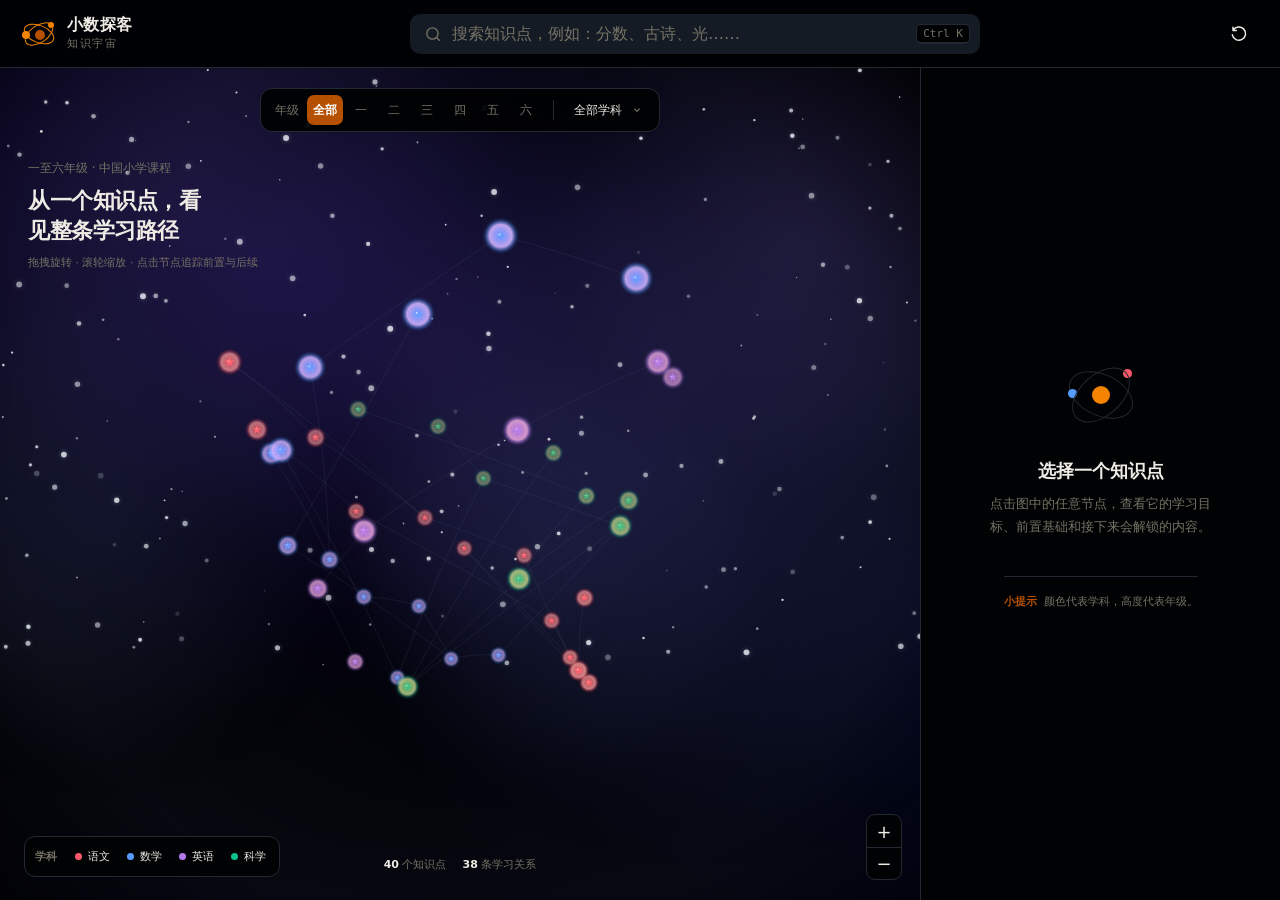
==== os-taxonomy/repository/web/index.html @ c17a1eb8 "小数探客图谱" ====
<!doctype html>
<html lang="zh-CN">
  <head>
    <meta charset="UTF-8" />
    <meta name="viewport" content="width=device-width, initial-scale=1.0" />
    <meta name="description" content="中国小学一至六年级交互式课程知识图谱" />
    <title>小数探客 · 知识宇宙</title>
    <link rel="stylesheet" href="styles.css" />
  </head>
  <body>
    <div class="app-shell">
      <header class="topbar">
        <a class="brand" href="#" aria-label="小数探课知识宇宙首页">
          <span class="brand-mark" aria-hidden="true"><i></i><i></i><i></i></span>
          <span><strong>小数探客</strong><small>知识宇宙</small></span>
        </a>

        <div class="search-wrap">
          <svg aria-hidden="true" viewBox="0 0 24 24"><path d="m21 21-4.35-4.35m2.1-5.4a7.5 7.5 0 1 1-15 0 7.5 7.5 0 0 1 15 0Z"/></svg>
          <input id="searchInput" type="search" placeholder="搜索知识点，例如：分数、古诗、光……" autocomplete="off" />
          <kbd>Ctrl K</kbd>
          <div id="searchResults" class="search-results" hidden></div>
        </div>

        <button id="resetView" class="icon-button" type="button" title="重置视角" aria-label="重置视角">
          <svg viewBox="0 0 24 24" aria-hidden="true"><path d="M4.8 7.7A8 8 0 1 1 4 13m.8-5.3V3.8m0 3.9h3.9"/></svg>
        </button>
      </header>

      <main class="workspace">
        <section class="graph-stage" aria-label="课程知识图谱">
          <canvas id="graphCanvas"></canvas>

          <div class="filter-bar" aria-label="知识图谱筛选">
            <div class="filter-group" id="gradeFilters">
              <span class="filter-label">年级</span>
              <button class="chip is-active" data-grade="all" type="button">全部</button>
              <button class="chip" data-grade="1" type="button">一</button>
              <button class="chip" data-grade="2" type="button">二</button>
              <button class="chip" data-grade="3" type="button">三</button>
              <button class="chip" data-grade="4" type="button">四</button>
              <button class="chip" data-grade="5" type="button">五</button>
              <button class="chip" data-grade="6" type="button">六</button>
            </div>
            <div class="divider"></div>
            <label class="select-wrap">
              <span class="sr-only">选择学科</span>
              <select id="subjectFilter">
                <option value="all">全部学科</option>
                <option value="语文">语文</option>
                <option value="数学">数学</option>
                <option value="英语">英语</option>
                <option value="科学">科学</option>
              </select>
              <svg aria-hidden="true" viewBox="0 0 24 24"><path d="m8 10 4 4 4-4"/></svg>
            </label>
          </div>

          <div class="stage-copy">
            <p id="stageEyebrow">中国小学课程 · 试验图谱</p>
            <h1 id="stageTitle">从一个知识点，看见整条学习路径</h1>
            <p id="stageHint">拖拽旋转 · 滚轮缩放 · 点击节点追踪前置与后续</p>
          </div>

          <div class="legend" aria-label="学科图例">
            <strong>学科</strong>
            <button data-subject="语文" type="button"><i style="--dot: var(--chinese)"></i>语文</button>
            <button data-subject="数学" type="button"><i style="--dot: var(--math)"></i>数学</button>
            <button data-subject="英语" type="button"><i style="--dot: var(--english)"></i>英语</button>
            <button data-subject="科学" type="button"><i style="--dot: var(--science)"></i>科学</button>
          </div>

          <div class="graph-stats" aria-live="polite">
            <span><b id="visibleCount">0</b> 个知识点</span>
            <span><b id="edgeCount">0</b> 条学习关系</span>
          </div>

          <div class="canvas-controls" aria-label="图谱视角控制">
            <button id="zoomIn" type="button" aria-label="放大">+</button>
            <button id="zoomOut" type="button" aria-label="缩小">−</button>
          </div>

          <div id="tooltip" class="node-tooltip" hidden></div>
        </section>

        <aside id="detailPanel" class="detail-panel" aria-label="知识点详情">
          <div class="empty-detail" id="emptyDetail">
            <div class="orbit-icon" aria-hidden="true"><span></span><i></i><b></b></div>
            <h2>选择一个知识点</h2>
            <p>点击图中的任意节点，查看它的学习目标、前置基础和接下来会解锁的内容。</p>
            <div class="detail-tip"><span>小提示</span>颜色代表学科，高度代表年级。</div>
          </div>

          <div id="nodeDetail" class="node-detail" hidden>
            <div class="detail-head">
              <button id="closeDetail" class="close-button" type="button" aria-label="关闭详情">×</button>
              <div class="topic-meta"><span id="detailSubject"></span><span id="detailGrade"></span></div>
              <h2 id="detailName"></h2>
              <p id="detailDomain"></p>
            </div>
            <div class="detail-body">
              <section>
                <h3>这个知识点讲什么</h3>
                <p id="detailDescription"></p>
              </section>
              <section>
                <h3>掌握的表现</h3>
                <ul id="detailEvidence"></ul>
              </section>
              <section class="relation-section">
                <h3>学习路径</h3>
                <div class="relation-block">
                  <span>需要先会</span>
                  <div id="prerequisites" class="relation-list"></div>
                </div>
                <div class="relation-block">
                  <span>接下来解锁</span>
                  <div id="unlocks" class="relation-list"></div>
                </div>
              </section>
            </div>
          </div>
        </aside>
      </main>
    </div>

    <script src="data-cn.js"></script>
    <script src="app.js"></script>
  </body>
</html>
---- os-taxonomy/repository/web/styles.css ----
:root {
  color-scheme: dark;
  --bg: oklch(0.08 0.01 260);
  --bg-gradient-start: oklch(0.05 0.015 260);
  --bg-gradient-end: oklch(0.12 0.025 280);
  --surface: oklch(0.16 0.015 260);
  --surface-strong: oklch(0.22 0.02 260);
  --ink: oklch(0.94 0.01 95);
  --muted: oklch(0.55 0.02 95);
  --line: oklch(0.28 0.02 260);
  --primary: oklch(0.72 0.18 60);
  --primary-dark: oklch(0.55 0.16 55);
  --accent: oklch(0.62 0.18 288);
  --chinese: oklch(0.72 0.22 20);
  --math: oklch(0.70 0.18 260);
  --english: oklch(0.68 0.17 305);
  --science: oklch(0.72 0.15 165);
  --star-white: oklch(1 0 0);
  --star-blue: oklch(0.85 0.08 240);
  --star-yellow: oklch(0.92 0.12 85);
  --radius-sm: 10px;
  --radius-md: 14px;
  --radius-lg: 18px;
  --topbar-height: 68px;
  --panel-width: 360px;
  --ease: cubic-bezier(.22, 1, .36, 1);
  font-family: Inter, "PingFang SC", "Microsoft YaHei", system-ui, sans-serif;
}

* { box-sizing: border-box; }

html, body { width: 100%; height: 100%; margin: 0; overflow: hidden; }

body { 
  background: 
    radial-gradient(ellipse at 20% 30%, oklch(0.15 0.08 280) 0%, transparent 50%),
    radial-gradient(ellipse at 80% 70%, oklch(0.12 0.06 260) 0%, transparent 45%),
    radial-gradient(ellipse at 50% 50%, oklch(0.08 0.04 270) 0%, transparent 60%),
    linear-gradient(180deg, oklch(0.04 0.01 260) 0%, oklch(0.06 0.02 270) 50%, oklch(0.08 0.03 280) 100%);
  color: var(--ink); 
}

button, input, select { font: inherit; }
button { color: inherit; }

button:focus-visible, input:focus-visible, select:focus-visible {
  outline: 3px solid color-mix(in oklch, var(--primary) 38%, transparent);
  outline-offset: 2px;
}

.sr-only {
  position: absolute; width: 1px; height: 1px; padding: 0; margin: -1px;
  overflow: hidden; clip: rect(0,0,0,0); white-space: nowrap; border: 0;
}

.app-shell { height: 100%; display: flex; flex-direction: column; }

.topbar {
  height: var(--topbar-height); flex: 0 0 var(--topbar-height);
  display: flex; align-items: center; gap: 28px; padding: 0 22px;
  border-bottom: 1px solid var(--line); background: color-mix(in oklch, var(--bg) 85%, transparent); backdrop-filter: blur(16px); z-index: 20;
}

.brand { display: flex; align-items: center; gap: 11px; color: inherit; text-decoration: none; min-width: 148px; }
.brand > span:last-child { display: flex; flex-direction: column; line-height: 1.15; }
.brand strong { font-size: 16px; letter-spacing: .02em; }
.brand small { color: var(--muted); font-size: 11px; margin-top: 3px; letter-spacing: .14em; }
.brand-mark { width: 34px; height: 34px; position: relative; display: block; }
.brand-mark::before, .brand-mark::after { content: ""; position: absolute; border: 1.5px solid var(--primary); border-radius: 50%; inset: 8px 1px; transform: rotate(22deg); }
.brand-mark::after { transform: rotate(-34deg); }
.brand-mark i { position: absolute; width: 8px; height: 8px; background: var(--primary); border-radius: 50%; z-index: 1; }
.brand-mark i:nth-child(1) { left: 13px; top: 13px; width: 10px; height: 10px; background: var(--primary-dark); }
.brand-mark i:nth-child(2) { left: 0; top: 14px; }
.brand-mark i:nth-child(3) { right: 2px; top: 5px; width: 6px; height: 6px; }

.search-wrap { position: relative; width: min(570px, 48vw); margin: 0 auto; }
.search-wrap > svg { position: absolute; left: 14px; top: 50%; width: 18px; transform: translateY(-50%); fill: none; stroke: var(--muted); stroke-width: 1.8; pointer-events: none; }
.search-wrap input { width: 100%; height: 40px; padding: 0 75px 0 42px; border: 0; border-radius: var(--radius-sm); background: var(--surface-strong); color: var(--ink); transition: background .18s, box-shadow .18s; }
.search-wrap input::placeholder { color: var(--muted); }
.search-wrap input:focus { background: var(--bg); box-shadow: 0 0 0 1px var(--line); outline: 3px solid color-mix(in oklch, var(--primary) 35%, transparent); }
.search-wrap kbd { position: absolute; right: 10px; top: 50%; transform: translateY(-50%); color: var(--muted); font-size: 11px; border: 1px solid var(--line); border-bottom-width: 2px; border-radius: 5px; padding: 2px 6px; background: var(--bg); }
.search-results { position: absolute; left: 0; right: 0; top: 48px; max-height: 340px; overflow: auto; padding: 6px; background: var(--bg); border: 1px solid var(--line); border-radius: var(--radius-md); box-shadow: 0 8px 16px color-mix(in oklch, var(--ink) 10%, transparent); z-index: 40; }
.search-result { width: 100%; border: 0; background: transparent; display: grid; grid-template-columns: 10px 1fr auto; gap: 10px; align-items: center; padding: 10px; border-radius: 8px; text-align: left; cursor: pointer; }
.search-result:hover, .search-result:focus-visible { background: var(--surface); }
.search-result i { width: 8px; height: 8px; border-radius: 50%; background: var(--subject-color); }
.search-result span { font-size: 13px; font-weight: 650; }
.search-result small { font-size: 11px; color: var(--muted); }

.icon-button { width: 38px; height: 38px; flex: 0 0 auto; border: 0; border-radius: 50%; background: transparent; display: grid; place-items: center; cursor: pointer; }
.icon-button:hover { background: var(--surface-strong); }
.icon-button svg { width: 20px; fill: none; stroke: currentColor; stroke-width: 1.8; stroke-linecap: round; stroke-linejoin: round; }

.workspace { min-height: 0; flex: 1; display: flex; }
.graph-stage { position: relative; min-width: 0; flex: 1; overflow: hidden; background: transparent; }
.graph-stage::before { content: ""; position: absolute; inset: 0; pointer-events: none; background: radial-gradient(circle at 50% 49%, transparent 0 24%, color-mix(in oklch, var(--surface-strong) 30%, transparent) 72%, transparent 100%); }
#graphCanvas { position: absolute; inset: 0; width: 100%; height: 100%; cursor: grab; touch-action: none; }
#graphCanvas:active { cursor: grabbing; }

.filter-bar { position: absolute; top: 20px; left: 50%; transform: translateX(-50%); display: flex; align-items: center; gap: 12px; height: 44px; padding: 5px 7px 5px 14px; border: 1px solid var(--line); border-radius: 12px; background: color-mix(in oklch, var(--bg) 94%, transparent); z-index: 5; }
.filter-group { display: flex; align-items: center; gap: 3px; }
.filter-label { font-size: 12px; color: var(--muted); margin-right: 5px; }
.chip { min-width: 30px; height: 30px; border: 0; border-radius: 7px; background: transparent; color: var(--muted); font-size: 12px; cursor: pointer; }
.chip:hover { color: var(--ink); background: var(--surface-strong); }
.chip.is-active { color: white; background: var(--primary-dark); font-weight: 700; }
.divider { width: 1px; height: 20px; background: var(--line); }
.select-wrap { position: relative; }
.select-wrap select { height: 32px; padding: 0 30px 0 8px; border: 0; background: transparent; color: var(--ink); font-size: 12px; appearance: none; cursor: pointer; }
.select-wrap svg { position: absolute; right: 7px; top: 50%; transform: translateY(-50%); width: 16px; fill: none; stroke: var(--muted); stroke-width: 1.8; pointer-events: none; }

.stage-copy { position: absolute; top: 92px; left: 28px; width: 285px; pointer-events: none; }
.stage-copy p { color: var(--muted); font-size: 12px; margin: 0 0 9px; }
.stage-copy h1 { font-size: 22px; line-height: 1.35; letter-spacing: -.02em; text-wrap: balance; margin: 0 0 10px; }
.stage-copy #stageHint { font-size: 11px; }

.legend { position: absolute; left: 24px; bottom: 23px; display: flex; align-items: center; gap: 3px; padding: 6px; background: var(--bg); border: 1px solid var(--line); border-radius: 11px; }
.legend strong { font-size: 11px; color: var(--muted); padding: 0 8px 0 4px; }
.legend button { display: flex; align-items: center; gap: 6px; padding: 6px 7px; border: 0; border-radius: 6px; background: transparent; font-size: 11px; cursor: pointer; }
.legend button:hover { background: var(--surface-strong); }
.legend button.is-muted { opacity: .35; }
.legend i { width: 7px; height: 7px; border-radius: 50%; background: var(--dot); }

.graph-stats { position: absolute; bottom: 28px; left: 50%; transform: translateX(-50%); color: var(--muted); font-size: 11px; display: flex; gap: 16px; pointer-events: none; }
.graph-stats b { color: var(--ink); }
.canvas-controls { position: absolute; right: 18px; bottom: 20px; display: flex; flex-direction: column; border: 1px solid var(--line); border-radius: 9px; overflow: hidden; background: var(--bg); }
.canvas-controls button { width: 34px; height: 32px; border: 0; background: transparent; font-size: 18px; cursor: pointer; }
.canvas-controls button + button { border-top: 1px solid var(--line); }
.canvas-controls button:hover { background: var(--surface-strong); }

.node-tooltip { position: absolute; max-width: 230px; padding: 8px 10px; border-radius: 8px; background: var(--ink); color: white; font-size: 11px; line-height: 1.45; pointer-events: none; z-index: 8; transform: translate(12px, -50%); }
.node-tooltip b { display: block; font-size: 12px; margin-bottom: 2px; }
.node-tooltip span { color: oklch(.86 .015 255); }

.detail-panel { width: var(--panel-width); flex: 0 0 var(--panel-width); border-left: 1px solid var(--line); background: var(--bg); overflow: auto; z-index: 10; }
.empty-detail { min-height: 100%; display: flex; flex-direction: column; align-items: center; justify-content: center; padding: 42px; text-align: center; }
.empty-detail h2 { margin: 28px 0 10px; font-size: 18px; }
.empty-detail > p { max-width: 29ch; margin: 0; color: var(--muted); line-height: 1.75; font-size: 13px; }
.orbit-icon { position: relative; width: 72px; height: 72px; }
.orbit-icon::before, .orbit-icon::after { content: ""; position: absolute; inset: 15px 2px; border: 1.5px solid var(--line); border-radius: 50%; transform: rotate(25deg); }
.orbit-icon::after { transform: rotate(-42deg); }
.orbit-icon span { position: absolute; width: 18px; height: 18px; left: 27px; top: 27px; border-radius: 50%; background: var(--primary); }
.orbit-icon i, .orbit-icon b { position: absolute; width: 9px; height: 9px; border-radius: 50%; background: var(--math); }
.orbit-icon i { left: 3px; top: 30px; }
.orbit-icon b { right: 5px; top: 10px; background: var(--chinese); }
.detail-tip { margin-top: 38px; padding-top: 17px; border-top: 1px solid var(--line); color: var(--muted); font-size: 11px; }
.detail-tip span { color: var(--primary-dark); font-weight: 700; margin-right: 7px; }

.node-detail { min-height: 100%; }
.detail-head { position: relative; padding: 28px 26px 22px; border-bottom: 1px solid var(--line); }
.close-button { position: absolute; top: 18px; right: 18px; width: 30px; height: 30px; border: 0; border-radius: 50%; background: transparent; font-size: 22px; color: var(--muted); cursor: pointer; }
.close-button:hover { background: var(--surface-strong); color: var(--ink); }
.topic-meta { display: flex; gap: 7px; padding-right: 30px; }
.topic-meta span { padding: 4px 8px; border-radius: 999px; background: var(--surface-strong); color: var(--muted); font-size: 10px; }
.topic-meta span:first-child { background: color-mix(in oklch, var(--topic-color) 13%, white); color: color-mix(in oklch, var(--topic-color) 78%, black); }
.detail-head h2 { margin: 16px 0 7px; font-size: 22px; line-height: 1.35; letter-spacing: -.02em; text-wrap: balance; }
.detail-head > p { margin: 0; color: var(--muted); font-size: 12px; }
.detail-body { padding: 2px 26px 36px; }
.detail-body section { padding: 20px 0; border-bottom: 1px solid var(--line); }
.detail-body section:last-child { border: 0; }
.detail-body h3 { font-size: 12px; margin: 0 0 10px; }
.detail-body p, .detail-body li { color: color-mix(in oklch, var(--ink) 80%, var(--bg)); font-size: 13px; line-height: 1.72; }
.detail-body p { margin: 0; }
.detail-body ul { margin: 0; padding-left: 18px; }
.detail-body li + li { margin-top: 6px; }
.relation-block + .relation-block { margin-top: 14px; }
.relation-block > span { display: block; color: var(--muted); font-size: 10px; margin-bottom: 7px; }
.relation-list { display: flex; flex-wrap: wrap; gap: 6px; }
.relation-list button { border: 0; border-radius: 7px; padding: 7px 9px; background: var(--surface-strong); font-size: 11px; cursor: pointer; text-align: left; }
.relation-list button:hover { background: color-mix(in oklch, var(--primary) 14%, white); }
.relation-list .none { color: var(--muted); font-size: 11px; }

@media (max-width: 900px) {
  :root { --panel-width: 320px; }
  .brand small { display: none; }
  .brand { min-width: auto; }
  .topbar { gap: 14px; }
  .stage-copy { width: 220px; }
  .stage-copy h1 { font-size: 18px; }
  .graph-stats { display: none; }
}

@media (max-width: 720px) {
  :root { --topbar-height: 60px; }
  .topbar { padding: 0 12px; }
  .brand strong { display: none; }
  .search-wrap { width: auto; flex: 1; }
  .search-wrap kbd { display: none; }
  .search-wrap input { padding-right: 12px; font-size: 12px; }
  .workspace { position: relative; }
  .filter-bar { left: 10px; right: 10px; transform: none; width: auto; overflow-x: auto; justify-content: flex-start; }
  .filter-bar::-webkit-scrollbar { display: none; }
  .stage-copy { top: 82px; left: 18px; }
  .stage-copy #stageHint { display: none; }
  .legend { left: 12px; bottom: 12px; max-width: calc(100% - 65px); overflow-x: auto; }
  .legend strong { display: none; }
  .detail-panel { position: absolute; left: 0; right: 0; bottom: 0; width: auto; max-height: 72%; border-left: 0; border-top: 1px solid var(--line); transform: translateY(100%); transition: transform .24s var(--ease); border-radius: 16px 16px 0 0; }
  .detail-panel.is-open { transform: translateY(0); }
  .empty-detail { display: none; }
  .canvas-controls { right: 12px; bottom: 12px; }
}

@media (prefers-reduced-motion: reduce) {
  *, *::before, *::after { scroll-behavior: auto !important; transition-duration: .01ms !important; animation-duration: .01ms !important; }
}
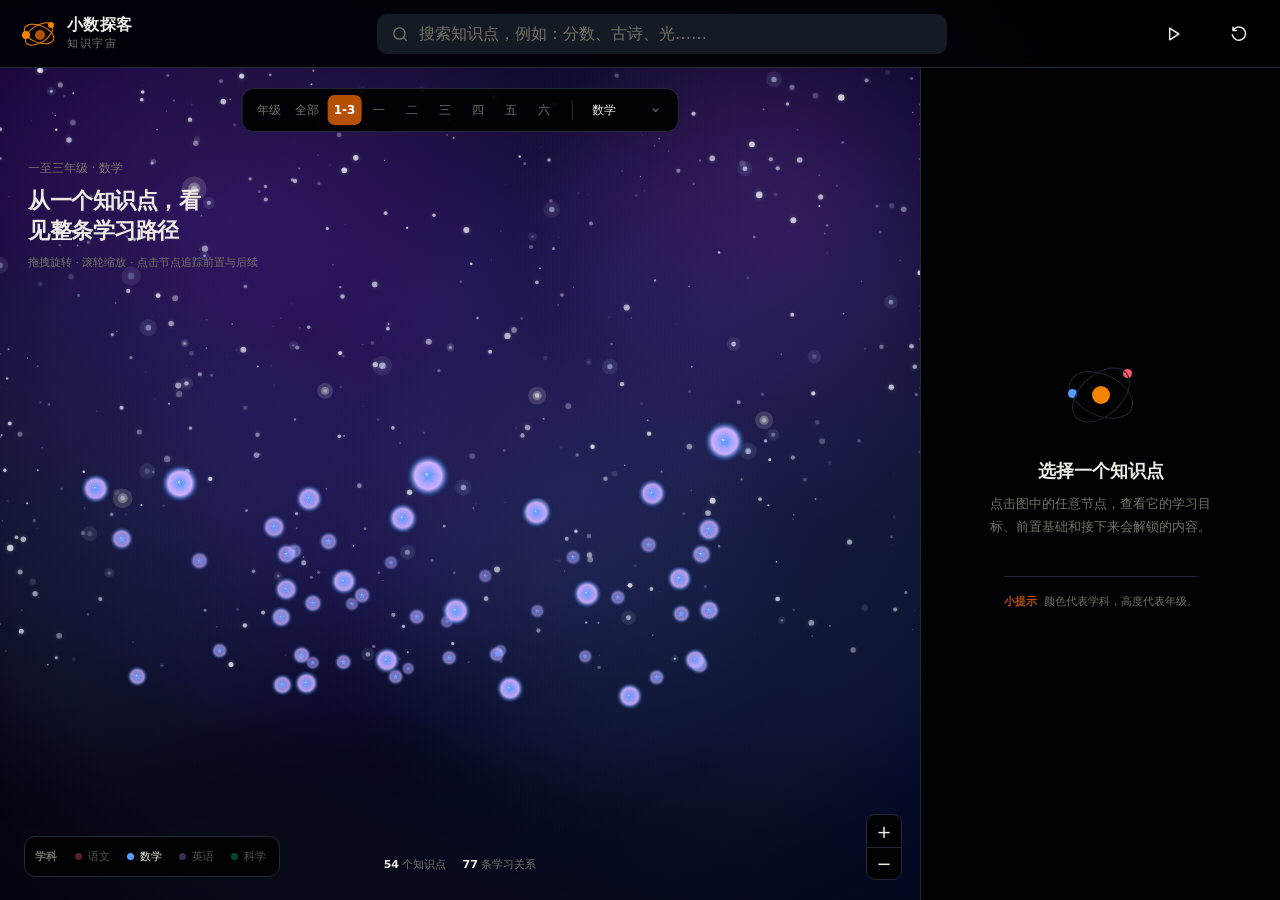
==== commit 67e3fbbd: "小数探客图谱7月17日" ====
--- a/os-taxonomy/repository/web/index.html
+++ b/os-taxonomy/repository/web/index.html
@@ -18,10 +18,12 @@
         <div class="search-wrap">
           <svg aria-hidden="true" viewBox="0 0 24 24"><path d="m21 21-4.35-4.35m2.1-5.4a7.5 7.5 0 1 1-15 0 7.5 7.5 0 0 1 15 0Z"/></svg>
           <input id="searchInput" type="search" placeholder="搜索知识点，例如：分数、古诗、光……" autocomplete="off" />
-          <kbd>Ctrl K</kbd>
           <div id="searchResults" class="search-results" hidden></div>
         </div>
 
+        <button id="playPath" class="icon-button" type="button" title="从一年级开始播放" aria-label="从一年级开始播放">
+          <svg viewBox="0 0 24 24" aria-hidden="true"><path d="M8 5v14l11-7z"/></svg>
+        </button>
         <button id="resetView" class="icon-button" type="button" title="重置视角" aria-label="重置视角">
           <svg viewBox="0 0 24 24" aria-hidden="true"><path d="M4.8 7.7A8 8 0 1 1 4 13m.8-5.3V3.8m0 3.9h3.9"/></svg>
         </button>
@@ -34,7 +36,8 @@
           <div class="filter-bar" aria-label="知识图谱筛选">
             <div class="filter-group" id="gradeFilters">
               <span class="filter-label">年级</span>
-              <button class="chip is-active" data-grade="all" type="button">全部</button>
+              <button class="chip" data-grade="all" type="button">全部</button>
+              <button class="chip" data-grade="1-3" type="button">1-3</button>
               <button class="chip" data-grade="1" type="button">一</button>
               <button class="chip" data-grade="2" type="button">二</button>
               <button class="chip" data-grade="3" type="button">三</button>
@@ -104,7 +107,19 @@
                 <p id="detailDescription"></p>
               </section>
               <section>
-                <h3>掌握的表现</h3>
+                <h3>举个例子</h3>
+                <div id="detailExamples" class="examples-list"></div>
+              </section>
+              <section>
+                <h3> 学习小窍门</h3>
+                <ul id="detailTips"></ul>
+              </section>
+              <section>
+                <h3>容易错的地方</h3>
+                <ul id="detailCommonMistakes"></ul>
+              </section>
+              <section>
+                <h3> 掌握的表现</h3>
                 <ul id="detailEvidence"></ul>
               </section>
               <section class="relation-section">
--- a/os-taxonomy/repository/web/styles.css
+++ b/os-taxonomy/repository/web/styles.css
@@ -33,11 +33,14 @@
 
 body { 
   background: 
-    radial-gradient(ellipse at 20% 30%, oklch(0.15 0.08 280) 0%, transparent 50%),
-    radial-gradient(ellipse at 80% 70%, oklch(0.12 0.06 260) 0%, transparent 45%),
-    radial-gradient(ellipse at 50% 50%, oklch(0.08 0.04 270) 0%, transparent 60%),
-    linear-gradient(180deg, oklch(0.04 0.01 260) 0%, oklch(0.06 0.02 270) 50%, oklch(0.08 0.03 280) 100%);
+    radial-gradient(ellipse at 15% 25%, oklch(0.22 0.12 285) 0%, transparent 60%),
+    radial-gradient(ellipse at 85% 75%, oklch(0.18 0.08 265) 0%, transparent 55%),
+    radial-gradient(ellipse at 50% 50%, oklch(0.10 0.05 270) 0%, transparent 70%),
+    radial-gradient(ellipse at 30% 70%, oklch(0.15 0.06 275) 0%, transparent 50%),
+    radial-gradient(ellipse at 70% 20%, oklch(0.16 0.07 280) 0%, transparent 45%),
+    linear-gradient(180deg, oklch(0.02 0.005 260) 0%, oklch(0.04 0.015 265) 30%, oklch(0.06 0.025 275) 70%, oklch(0.08 0.035 285) 100%);
   color: var(--ink); 
+  overflow: hidden;
 }
 
 button, input, select { font: inherit; }
@@ -79,12 +82,12 @@
 .search-wrap input::placeholder { color: var(--muted); }
 .search-wrap input:focus { background: var(--bg); box-shadow: 0 0 0 1px var(--line); outline: 3px solid color-mix(in oklch, var(--primary) 35%, transparent); }
 .search-wrap kbd { position: absolute; right: 10px; top: 50%; transform: translateY(-50%); color: var(--muted); font-size: 11px; border: 1px solid var(--line); border-bottom-width: 2px; border-radius: 5px; padding: 2px 6px; background: var(--bg); }
-.search-results { position: absolute; left: 0; right: 0; top: 48px; max-height: 340px; overflow: auto; padding: 6px; background: var(--bg); border: 1px solid var(--line); border-radius: var(--radius-md); box-shadow: 0 8px 16px color-mix(in oklch, var(--ink) 10%, transparent); z-index: 40; }
-.search-result { width: 100%; border: 0; background: transparent; display: grid; grid-template-columns: 10px 1fr auto; gap: 10px; align-items: center; padding: 10px; border-radius: 8px; text-align: left; cursor: pointer; }
-.search-result:hover, .search-result:focus-visible { background: var(--surface); }
-.search-result i { width: 8px; height: 8px; border-radius: 50%; background: var(--subject-color); }
-.search-result span { font-size: 13px; font-weight: 650; }
-.search-result small { font-size: 11px; color: var(--muted); }
+.search-results { position: absolute; left: 0; right: 0; top: 48px; max-height: 340px; overflow: auto; padding: 6px; background: rgba(15, 20, 30, 0.98); border: 1px solid rgba(80, 100, 140, 0.5); border-radius: var(--radius-md); box-shadow: 0 8px 24px rgba(0, 0, 0, 0.6), 0 0 20px rgba(100, 150, 255, 0.1); z-index: 40; backdrop-filter: blur(10px); }
+.search-result { width: 100%; border: 0; background: transparent; display: grid; grid-template-columns: 10px 1fr auto; gap: 10px; align-items: center; padding: 10px; border-radius: 8px; text-align: left; cursor: pointer; color: #ffffff; }
+.search-result:hover, .search-result:focus-visible { background: rgba(80, 100, 140, 0.2); }
+.search-result i { width: 8px; height: 8px; border-radius: 50%; background: var(--subject-color); box-shadow: 0 0 6px var(--subject-color); }
+.search-result span { font-size: 13px; font-weight: 650; color: #ffffff; }
+.search-result small { font-size: 11px; color: #88a0c0; }
 
 .icon-button { width: 38px; height: 38px; flex: 0 0 auto; border: 0; border-radius: 50%; background: transparent; display: grid; place-items: center; cursor: pointer; }
 .icon-button:hover { background: var(--surface-strong); }
@@ -126,9 +129,11 @@
 .canvas-controls button + button { border-top: 1px solid var(--line); }
 .canvas-controls button:hover { background: var(--surface-strong); }
 
-.node-tooltip { position: absolute; max-width: 230px; padding: 8px 10px; border-radius: 8px; background: var(--ink); color: white; font-size: 11px; line-height: 1.45; pointer-events: none; z-index: 8; transform: translate(12px, -50%); }
-.node-tooltip b { display: block; font-size: 12px; margin-bottom: 2px; }
-.node-tooltip span { color: oklch(.86 .015 255); }
+.node-tooltip { position: absolute; max-width: 250px; padding: 10px 14px; border-radius: 10px; background: rgba(20, 25, 40, 0.95); color: white; font-size: 13px; line-height: 1.5; pointer-events: none; z-index: 100; transform: translate(14px, -50%); border: 1px solid rgba(100, 120, 160, 0.5); box-shadow: 0 6px 20px rgba(0, 0, 0, 0.5), 0 0 20px rgba(100, 150, 255, 0.15); backdrop-filter: blur(8px); }
+.node-tooltip::before { content: ''; position: absolute; left: -6px; top: 50%; transform: translateY(-50%); width: 0; height: 0; border-top: 6px solid transparent; border-bottom: 6px solid transparent; border-right: 6px solid rgba(100, 120, 160, 0.5); }
+.node-tooltip::after { content: ''; position: absolute; left: -5px; top: 50%; transform: translateY(-50%); width: 0; height: 0; border-top: 5px solid transparent; border-bottom: 5px solid transparent; border-right: 5px solid rgba(20, 25, 40, 0.95); }
+.node-tooltip b { display: block; font-size: 15px; margin-bottom: 4px; font-weight: 600; color: #ffffff; text-shadow: 0 0 10px rgba(100, 150, 255, 0.5); }
+.node-tooltip span { color: #a0b0d0; font-size: 12px; }
 
 .detail-panel { width: var(--panel-width); flex: 0 0 var(--panel-width); border-left: 1px solid var(--line); background: var(--bg); overflow: auto; z-index: 10; }
 .empty-detail { min-height: 100%; display: flex; flex-direction: column; align-items: center; justify-content: center; padding: 42px; text-align: center; }
@@ -168,6 +173,12 @@
 .relation-list button:hover { background: color-mix(in oklch, var(--primary) 14%, white); }
 .relation-list .none { color: var(--muted); font-size: 11px; }
 
+.examples-list { display: flex; flex-direction: column; gap: 10px; }
+.example-item { display: flex; gap: 10px; padding: 10px 12px; background: rgba(100, 150, 255, 0.08); border-radius: 8px; border-left: 3px solid var(--math); }
+.example-number { font-size: 11px; font-weight: 600; color: var(--math); min-width: 20px; }
+.example-content { font-size: 13px; color: color-mix(in oklch, var(--ink) 85%, var(--bg)); line-height: 1.6; }
+.empty-text { color: var(--muted); font-size: 12px; font-style: italic; }
+
 @media (max-width: 900px) {
   :root { --panel-width: 320px; }
   .brand small { display: none; }
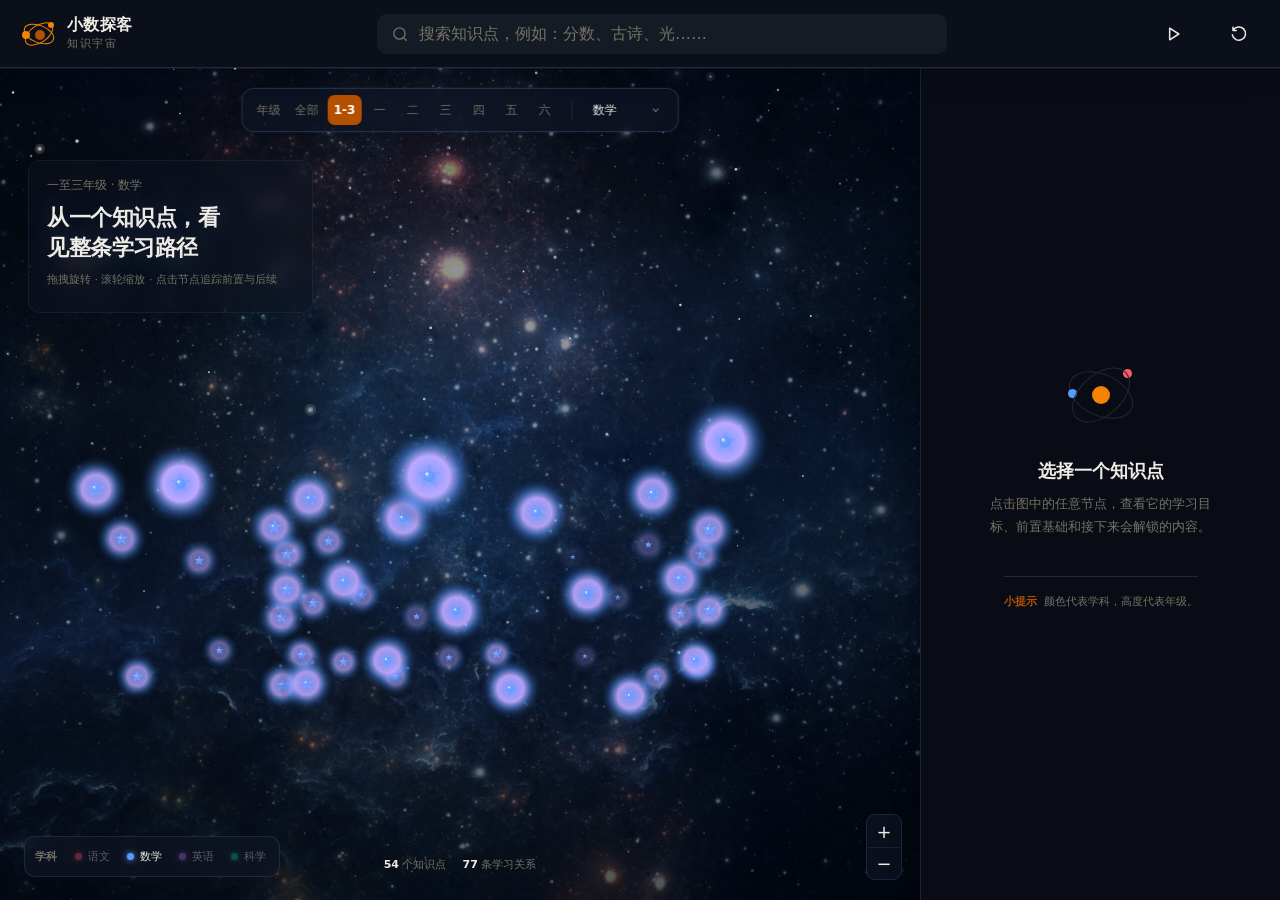
==== commit 539fad12: "小数星空7月18日，背景更换完毕" ====
--- a/os-taxonomy/repository/web/index.html
+++ b/os-taxonomy/repository/web/index.html
@@ -5,7 +5,7 @@
     <meta name="viewport" content="width=device-width, initial-scale=1.0" />
     <meta name="description" content="中国小学一至六年级交互式课程知识图谱" />
     <title>小数探客 · 知识宇宙</title>
-    <link rel="stylesheet" href="styles.css" />
+    <link rel="stylesheet" href="styles.css?v=8" />
   </head>
   <body>
     <div class="app-shell">
@@ -139,7 +139,7 @@
       </main>
     </div>
 
-    <script src="data-cn.js"></script>
-    <script src="app.js"></script>
+    <script src="data-cn.js?v=7"></script>
+    <script src="app.js?v=8"></script>
   </body>
 </html>
--- a/os-taxonomy/repository/web/styles.css
+++ b/os-taxonomy/repository/web/styles.css
@@ -32,13 +32,7 @@
 html, body { width: 100%; height: 100%; margin: 0; overflow: hidden; }
 
 body { 
-  background: 
-    radial-gradient(ellipse at 15% 25%, oklch(0.22 0.12 285) 0%, transparent 60%),
-    radial-gradient(ellipse at 85% 75%, oklch(0.18 0.08 265) 0%, transparent 55%),
-    radial-gradient(ellipse at 50% 50%, oklch(0.10 0.05 270) 0%, transparent 70%),
-    radial-gradient(ellipse at 30% 70%, oklch(0.15 0.06 275) 0%, transparent 50%),
-    radial-gradient(ellipse at 70% 20%, oklch(0.16 0.07 280) 0%, transparent 45%),
-    linear-gradient(180deg, oklch(0.02 0.005 260) 0%, oklch(0.04 0.015 265) 30%, oklch(0.06 0.025 275) 70%, oklch(0.08 0.035 285) 100%);
+  background: radial-gradient(ellipse at 50% 50%, oklch(0.06 0.015 260) 0%, oklch(0.02 0.005 260) 70%, oklch(0.01 0.003 260) 100%);
   color: var(--ink); 
   overflow: hidden;
 }
@@ -61,7 +55,12 @@
 .topbar {
   height: var(--topbar-height); flex: 0 0 var(--topbar-height);
   display: flex; align-items: center; gap: 28px; padding: 0 22px;
-  border-bottom: 1px solid var(--line); background: color-mix(in oklch, var(--bg) 85%, transparent); backdrop-filter: blur(16px); z-index: 20;
+  border-bottom: 1px solid rgba(100, 130, 180, 0.25);
+  background: rgba(15, 20, 35, 0.75);
+  backdrop-filter: blur(20px) saturate(1.4);
+  -webkit-backdrop-filter: blur(20px) saturate(1.4);
+  box-shadow: 0 1px 0 rgba(140, 170, 220, 0.08), 0 4px 24px rgba(0, 0, 0, 0.3);
+  z-index: 20;
 }
 
 .brand { display: flex; align-items: center; gap: 11px; color: inherit; text-decoration: none; min-width: 148px; }
@@ -94,12 +93,36 @@
 .icon-button svg { width: 20px; fill: none; stroke: currentColor; stroke-width: 1.8; stroke-linecap: round; stroke-linejoin: round; }
 
 .workspace { min-height: 0; flex: 1; display: flex; }
-.graph-stage { position: relative; min-width: 0; flex: 1; overflow: hidden; background: transparent; }
-.graph-stage::before { content: ""; position: absolute; inset: 0; pointer-events: none; background: radial-gradient(circle at 50% 49%, transparent 0 24%, color-mix(in oklch, var(--surface-strong) 30%, transparent) 72%, transparent 100%); }
-#graphCanvas { position: absolute; inset: 0; width: 100%; height: 100%; cursor: grab; touch-action: none; }
+.graph-stage {
+  --bg-shift-x: 0px;
+  --bg-shift-y: 0px;
+  position: relative;
+  min-width: 0;
+  flex: 1;
+  overflow: hidden;
+  isolation: isolate;
+  background: oklch(0.03 0.01 255);
+}
+.graph-stage::before,
+.graph-stage::after { content: ""; position: absolute; pointer-events: none; }
+.graph-stage::before {
+  z-index: 0;
+  inset: -24px;
+  background: url("assets/cosmic-background.webp") 50% 46% / cover no-repeat;
+  transform: translate3d(var(--bg-shift-x), var(--bg-shift-y), 0) scale(1.025);
+  will-change: transform;
+}
+.graph-stage::after {
+  z-index: 1;
+  inset: 0;
+  background:
+    radial-gradient(circle at 50% 48%, rgba(2, 7, 18, 0.18) 0 26%, rgba(2, 7, 18, 0.42) 70%, rgba(1, 4, 12, 0.62) 100%),
+    linear-gradient(180deg, rgba(2, 6, 16, 0.24), rgba(2, 7, 18, 0.44));
+}
+#graphCanvas { position: absolute; z-index: 2; inset: 0; width: 100%; height: 100%; cursor: grab; touch-action: none; }
 #graphCanvas:active { cursor: grabbing; }
 
-.filter-bar { position: absolute; top: 20px; left: 50%; transform: translateX(-50%); display: flex; align-items: center; gap: 12px; height: 44px; padding: 5px 7px 5px 14px; border: 1px solid var(--line); border-radius: 12px; background: color-mix(in oklch, var(--bg) 94%, transparent); z-index: 5; }
+.filter-bar { position: absolute; top: 20px; left: 50%; transform: translateX(-50%); display: flex; align-items: center; gap: 12px; height: 44px; padding: 5px 7px 5px 14px; border: 1px solid rgba(100, 130, 180, 0.25); border-radius: 12px; background: rgba(15, 20, 35, 0.7); backdrop-filter: blur(16px) saturate(1.3); -webkit-backdrop-filter: blur(16px) saturate(1.3); box-shadow: 0 4px 20px rgba(0, 0, 0, 0.25), 0 0 0 1px rgba(140, 170, 220, 0.05); z-index: 5; }
 .filter-group { display: flex; align-items: center; gap: 3px; }
 .filter-label { font-size: 12px; color: var(--muted); margin-right: 5px; }
 .chip { min-width: 30px; height: 30px; border: 0; border-radius: 7px; background: transparent; color: var(--muted); font-size: 12px; cursor: pointer; }
@@ -110,24 +133,24 @@
 .select-wrap select { height: 32px; padding: 0 30px 0 8px; border: 0; background: transparent; color: var(--ink); font-size: 12px; appearance: none; cursor: pointer; }
 .select-wrap svg { position: absolute; right: 7px; top: 50%; transform: translateY(-50%); width: 16px; fill: none; stroke: var(--muted); stroke-width: 1.8; pointer-events: none; }
 
-.stage-copy { position: absolute; top: 92px; left: 28px; width: 285px; pointer-events: none; }
+.stage-copy { position: absolute; z-index: 3; top: 92px; left: 28px; width: 285px; pointer-events: none; padding: 16px 18px; border-radius: 12px; background: rgba(15, 20, 35, 0.45); backdrop-filter: blur(8px); -webkit-backdrop-filter: blur(8px); border: 1px solid rgba(100, 130, 180, 0.12); }
 .stage-copy p { color: var(--muted); font-size: 12px; margin: 0 0 9px; }
-.stage-copy h1 { font-size: 22px; line-height: 1.35; letter-spacing: -.02em; text-wrap: balance; margin: 0 0 10px; }
+.stage-copy h1 { font-size: 22px; line-height: 1.35; letter-spacing: -.02em; text-wrap: balance; margin: 0 0 10px; text-shadow: 0 0 30px rgba(140, 170, 220, 0.3); }
 .stage-copy #stageHint { font-size: 11px; }
 
-.legend { position: absolute; left: 24px; bottom: 23px; display: flex; align-items: center; gap: 3px; padding: 6px; background: var(--bg); border: 1px solid var(--line); border-radius: 11px; }
+.legend { position: absolute; z-index: 3; left: 24px; bottom: 23px; display: flex; align-items: center; gap: 3px; padding: 6px; background: rgba(15, 20, 35, 0.7); backdrop-filter: blur(12px); -webkit-backdrop-filter: blur(12px); border: 1px solid rgba(100, 130, 180, 0.2); border-radius: 11px; }
 .legend strong { font-size: 11px; color: var(--muted); padding: 0 8px 0 4px; }
 .legend button { display: flex; align-items: center; gap: 6px; padding: 6px 7px; border: 0; border-radius: 6px; background: transparent; font-size: 11px; cursor: pointer; }
-.legend button:hover { background: var(--surface-strong); }
+.legend button:hover { background: rgba(80, 100, 140, 0.2); }
 .legend button.is-muted { opacity: .35; }
-.legend i { width: 7px; height: 7px; border-radius: 50%; background: var(--dot); }
-
-.graph-stats { position: absolute; bottom: 28px; left: 50%; transform: translateX(-50%); color: var(--muted); font-size: 11px; display: flex; gap: 16px; pointer-events: none; }
+.legend i { width: 7px; height: 7px; border-radius: 50%; background: var(--dot); box-shadow: 0 0 6px var(--dot); }
+
+.graph-stats { position: absolute; z-index: 3; bottom: 28px; left: 50%; transform: translateX(-50%); color: var(--muted); font-size: 11px; display: flex; gap: 16px; pointer-events: none; }
 .graph-stats b { color: var(--ink); }
-.canvas-controls { position: absolute; right: 18px; bottom: 20px; display: flex; flex-direction: column; border: 1px solid var(--line); border-radius: 9px; overflow: hidden; background: var(--bg); }
+.canvas-controls { position: absolute; z-index: 3; right: 18px; bottom: 20px; display: flex; flex-direction: column; border: 1px solid rgba(100, 130, 180, 0.2); border-radius: 9px; overflow: hidden; background: rgba(15, 20, 35, 0.7); backdrop-filter: blur(12px); -webkit-backdrop-filter: blur(12px); }
 .canvas-controls button { width: 34px; height: 32px; border: 0; background: transparent; font-size: 18px; cursor: pointer; }
-.canvas-controls button + button { border-top: 1px solid var(--line); }
-.canvas-controls button:hover { background: var(--surface-strong); }
+.canvas-controls button + button { border-top: 1px solid rgba(100, 130, 180, 0.15); }
+.canvas-controls button:hover { background: rgba(80, 100, 140, 0.25); }
 
 .node-tooltip { position: absolute; max-width: 250px; padding: 10px 14px; border-radius: 10px; background: rgba(20, 25, 40, 0.95); color: white; font-size: 13px; line-height: 1.5; pointer-events: none; z-index: 100; transform: translate(14px, -50%); border: 1px solid rgba(100, 120, 160, 0.5); box-shadow: 0 6px 20px rgba(0, 0, 0, 0.5), 0 0 20px rgba(100, 150, 255, 0.15); backdrop-filter: blur(8px); }
 .node-tooltip::before { content: ''; position: absolute; left: -6px; top: 50%; transform: translateY(-50%); width: 0; height: 0; border-top: 6px solid transparent; border-bottom: 6px solid transparent; border-right: 6px solid rgba(100, 120, 160, 0.5); }
@@ -135,7 +158,7 @@
 .node-tooltip b { display: block; font-size: 15px; margin-bottom: 4px; font-weight: 600; color: #ffffff; text-shadow: 0 0 10px rgba(100, 150, 255, 0.5); }
 .node-tooltip span { color: #a0b0d0; font-size: 12px; }
 
-.detail-panel { width: var(--panel-width); flex: 0 0 var(--panel-width); border-left: 1px solid var(--line); background: var(--bg); overflow: auto; z-index: 10; }
+.detail-panel { width: var(--panel-width); flex: 0 0 var(--panel-width); border-left: 1px solid rgba(100, 130, 180, 0.2); background: rgba(12, 16, 28, 0.75); backdrop-filter: blur(18px) saturate(1.2); -webkit-backdrop-filter: blur(18px) saturate(1.2); box-shadow: -4px 0 24px rgba(0, 0, 0, 0.3); overflow: auto; z-index: 10; }
 .empty-detail { min-height: 100%; display: flex; flex-direction: column; align-items: center; justify-content: center; padding: 42px; text-align: center; }
 .empty-detail h2 { margin: 28px 0 10px; font-size: 18px; }
 .empty-detail > p { max-width: 29ch; margin: 0; color: var(--muted); line-height: 1.75; font-size: 13px; }
@@ -211,4 +234,5 @@
 
 @media (prefers-reduced-motion: reduce) {
   *, *::before, *::after { scroll-behavior: auto !important; transition-duration: .01ms !important; animation-duration: .01ms !important; }
-}
+  .graph-stage::before { transform: scale(1.025); will-change: auto; }
+}
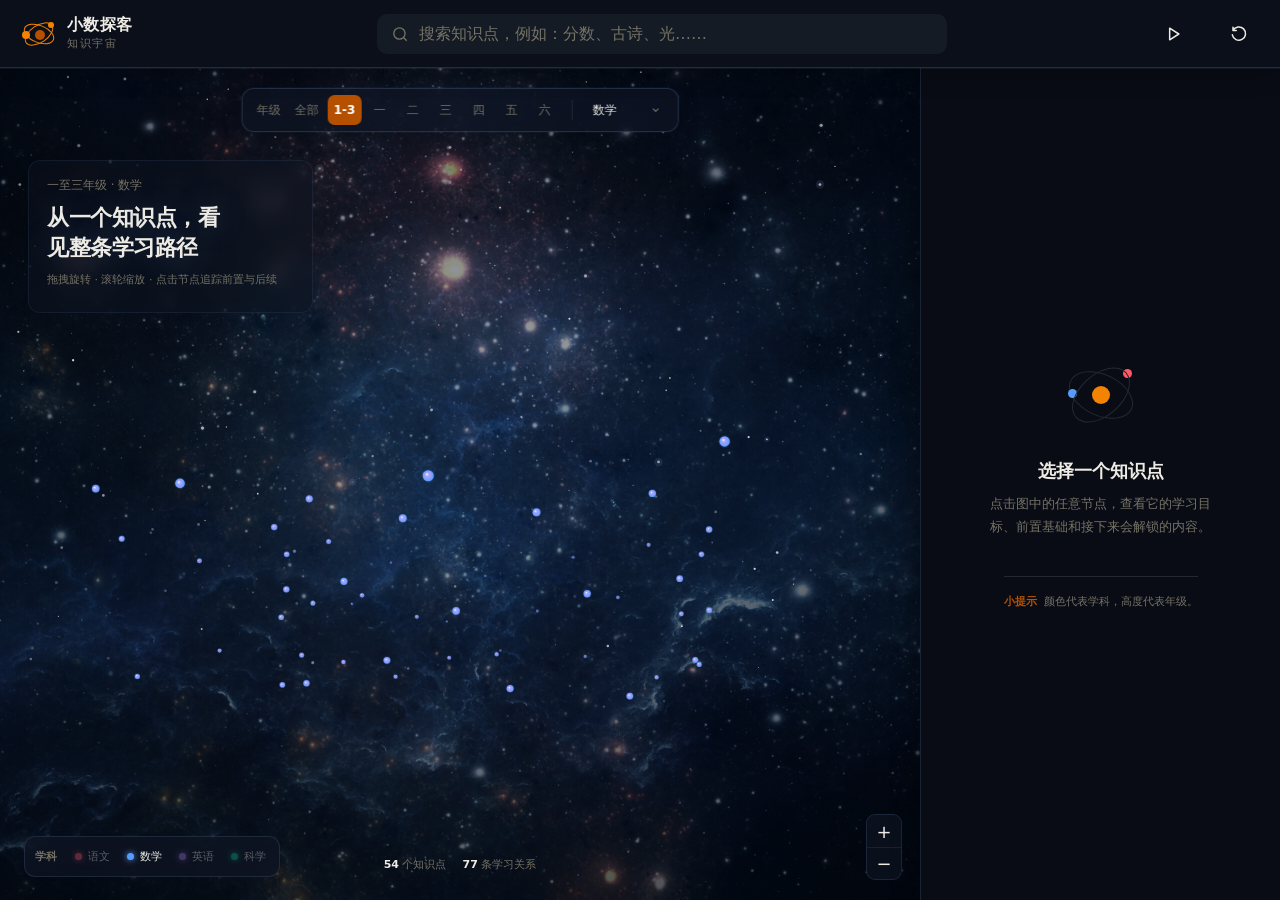
==== commit c34a8143: "知识图谱侧边栏更新完成" ====
--- a/os-taxonomy/repository/web/index.html
+++ b/os-taxonomy/repository/web/index.html
@@ -101,45 +101,74 @@
               <h2 id="detailName"></h2>
               <p id="detailDomain"></p>
             </div>
+
             <div class="detail-body">
-              <section>
-                <h3>这个知识点讲什么</h3>
-                <p id="detailDescription"></p>
-              </section>
-              <section>
-                <h3>举个例子</h3>
-                <div id="detailExamples" class="examples-list"></div>
-              </section>
-              <section>
-                <h3> 学习小窍门</h3>
-                <ul id="detailTips"></ul>
-              </section>
-              <section>
-                <h3>容易错的地方</h3>
-                <ul id="detailCommonMistakes"></ul>
-              </section>
-              <section>
-                <h3> 掌握的表现</h3>
-                <ul id="detailEvidence"></ul>
-              </section>
-              <section class="relation-section">
-                <h3>学习路径</h3>
-                <div class="relation-block">
-                  <span>需要先会</span>
-                  <div id="prerequisites" class="relation-list"></div>
+              <!-- 菜单栏 1：基础标签 -->
+              <div class="menu-section">
+                <button class="menu-header is-expanded" data-section="basic">
+                  <span class="menu-num">01</span>
+                  <span class="menu-label">基础标签</span>
+                  <svg class="menu-chevron" viewBox="0 0 24 24" aria-hidden="true"><path d="m6 9 6 6 6-6"/></svg>
+                </button>
+                <div class="menu-content" id="basicSection">
+                  <div class="info-grid" id="basicInfo"></div>
                 </div>
-                <div class="relation-block">
-                  <span>接下来解锁</span>
-                  <div id="unlocks" class="relation-list"></div>
+              </div>
+
+              <!-- 菜单栏 2：图谱逻辑链路 -->
+              <div class="menu-section">
+                <button class="menu-header is-expanded" data-section="graph">
+                  <span class="menu-num">02</span>
+                  <span class="menu-label">图谱逻辑链路</span>
+                  <svg class="menu-chevron" viewBox="0 0 24 24" aria-hidden="true"><path d="m6 9 6 6 6-6"/></svg>
+                </button>
+                <div class="menu-content" id="graphSection">
+                  <div class="graph-chain" id="graphChain"></div>
                 </div>
-              </section>
+              </div>
+
+              <!-- 菜单栏 3：核心目标 -->
+              <div class="menu-section">
+                <button class="menu-header" data-section="goals">
+                  <span class="menu-num">03</span>
+                  <span class="menu-label">核心目标</span>
+                  <svg class="menu-chevron" viewBox="0 0 24 24" aria-hidden="true"><path d="m6 9 6 6 6-6"/></svg>
+                </button>
+                <div class="menu-content" id="goalsSection" hidden>
+                  <div id="coreGoals"></div>
+                </div>
+              </div>
+
+              <!-- 菜单栏 4：知识内容 -->
+              <div class="menu-section">
+                <button class="menu-header" data-section="content">
+                  <span class="menu-num">04</span>
+                  <span class="menu-label">知识内容</span>
+                  <svg class="menu-chevron" viewBox="0 0 24 24" aria-hidden="true"><path d="m6 9 6 6 6-6"/></svg>
+                </button>
+                <div class="menu-content" id="contentSection" hidden>
+                  <div id="knowledgeContent"></div>
+                </div>
+              </div>
+
+              <!-- 菜单栏 5：知识练习 -->
+              <div class="menu-section">
+                <button class="menu-header" data-section="practice">
+                  <span class="menu-num">05</span>
+                  <span class="menu-label">知识练习</span>
+                  <svg class="menu-chevron" viewBox="0 0 24 24" aria-hidden="true"><path d="m6 9 6 6 6-6"/></svg>
+                </button>
+                <div class="menu-content" id="practiceSection" hidden>
+                  <div class="five-steps" id="fiveSteps"></div>
+                </div>
+              </div>
             </div>
           </div>
         </aside>
       </main>
     </div>
 
-    <script src="data-cn.js?v=7"></script>
+    <script src="data-cn.js?v=8"></script>
     <script src="app.js?v=8"></script>
   </body>
 </html>
--- a/os-taxonomy/repository/web/styles.css
+++ b/os-taxonomy/repository/web/styles.css
@@ -181,25 +181,78 @@
 .topic-meta span:first-child { background: color-mix(in oklch, var(--topic-color) 13%, white); color: color-mix(in oklch, var(--topic-color) 78%, black); }
 .detail-head h2 { margin: 16px 0 7px; font-size: 22px; line-height: 1.35; letter-spacing: -.02em; text-wrap: balance; }
 .detail-head > p { margin: 0; color: var(--muted); font-size: 12px; }
-.detail-body { padding: 2px 26px 36px; }
-.detail-body section { padding: 20px 0; border-bottom: 1px solid var(--line); }
-.detail-body section:last-child { border: 0; }
-.detail-body h3 { font-size: 12px; margin: 0 0 10px; }
-.detail-body p, .detail-body li { color: color-mix(in oklch, var(--ink) 80%, var(--bg)); font-size: 13px; line-height: 1.72; }
-.detail-body p { margin: 0; }
-.detail-body ul { margin: 0; padding-left: 18px; }
-.detail-body li + li { margin-top: 6px; }
-.relation-block + .relation-block { margin-top: 14px; }
-.relation-block > span { display: block; color: var(--muted); font-size: 10px; margin-bottom: 7px; }
-.relation-list { display: flex; flex-wrap: wrap; gap: 6px; }
-.relation-list button { border: 0; border-radius: 7px; padding: 7px 9px; background: var(--surface-strong); font-size: 11px; cursor: pointer; text-align: left; }
-.relation-list button:hover { background: color-mix(in oklch, var(--primary) 14%, white); }
-.relation-list .none { color: var(--muted); font-size: 11px; }
-
-.examples-list { display: flex; flex-direction: column; gap: 10px; }
-.example-item { display: flex; gap: 10px; padding: 10px 12px; background: rgba(100, 150, 255, 0.08); border-radius: 8px; border-left: 3px solid var(--math); }
-.example-number { font-size: 11px; font-weight: 600; color: var(--math); min-width: 20px; }
-.example-content { font-size: 13px; color: color-mix(in oklch, var(--ink) 85%, var(--bg)); line-height: 1.6; }
+.detail-body { padding: 0 0 16px; }
+
+/* 菜单栏组件 */
+.menu-section { border-bottom: 1px solid rgba(100, 130, 180, 0.15); }
+.menu-section:last-child { border-bottom: none; }
+.menu-header { display: flex; align-items: center; gap: 10px; width: 100%; padding: 14px 22px; border: 0; background: transparent; cursor: pointer; color: var(--ink); transition: background .18s; }
+.menu-header:hover { background: rgba(100, 140, 200, 0.06); }
+.menu-num { font-size: 11px; font-weight: 700; color: var(--muted); min-width: 20px; }
+.menu-label { font-size: 14px; font-weight: 600; flex: 1; text-align: left; }
+.menu-chevron { width: 18px; height: 18px; stroke: var(--muted); stroke-width: 1.5; fill: none; stroke-linecap: round; stroke-linejoin: round; transition: transform .22s var(--ease); }
+.menu-header.is-expanded .menu-chevron { transform: rotate(180deg); }
+.menu-content { padding: 0 22px 16px; }
+.menu-content[hidden] { display: none; }
+
+/* 基础标签信息网格 */
+.info-grid { display: grid; grid-template-columns: 1fr 1fr; gap: 8px; }
+.info-item { display: flex; flex-direction: column; gap: 3px; padding: 10px 12px; background: rgba(100, 140, 200, 0.06); border-radius: 8px; border: 1px solid rgba(100, 130, 180, 0.12); }
+.info-item .info-label { font-size: 10px; color: var(--muted); }
+.info-item .info-value { font-size: 12px; color: var(--ink); font-weight: 500; }
+.info-item.span-2 { grid-column: 1 / -1; }
+
+/* 图谱逻辑链路三段式 */
+.graph-chain { display: flex; flex-direction: column; align-items: center; gap: 0; }
+.chain-tier { width: 100%; padding: 12px 14px; border-radius: 10px; text-align: center; }
+.chain-tier.prereq { background: rgba(140, 120, 200, 0.1); border: 1px solid rgba(140, 120, 200, 0.2); }
+.chain-tier.core { background: rgba(100, 150, 220, 0.15); border: 1px solid rgba(100, 150, 220, 0.3); margin: 8px 0; }
+.chain-tier.derived { background: rgba(120, 180, 140, 0.1); border: 1px solid rgba(120, 180, 140, 0.2); }
+.chain-tier-label { font-size: 10px; color: var(--muted); margin-bottom: 6px; }
+.chain-tier.prereq .chain-tier-label { color: oklch(0.62 0.12 280); }
+.chain-tier.core .chain-tier-label { color: oklch(0.65 0.14 250); }
+.chain-tier.derived .chain-tier-label { color: oklch(0.62 0.12 150); }
+.chain-tier-nodes { display: flex; flex-wrap: wrap; gap: 5px; justify-content: center; }
+.chain-tier-nodes .chain-node { padding: 5px 10px; border-radius: 6px; font-size: 11px; font-weight: 500; }
+.chain-tier.prereq .chain-node { background: rgba(140, 120, 200, 0.2); color: oklch(0.72 0.1 280); }
+.chain-tier.core .chain-node { background: rgba(100, 150, 220, 0.25); color: oklch(0.75 0.1 240); font-size: 13px; }
+.chain-tier.derived .chain-node { background: rgba(120, 180, 140, 0.2); color: oklch(0.68 0.1 150); }
+.chain-tier .chain-node.clickable { cursor: pointer; transition: all .18s; }
+.chain-tier .chain-node.clickable:hover { filter: brightness(1.3); transform: scale(1.04); }
+.chain-arrow { color: var(--muted); font-size: 16px; line-height: 1; margin: -2px 0; }
+.chain-tier .empty-text { color: var(--muted); font-size: 11px; }
+
+/* 核心目标 */
+.goal-card { padding: 12px 14px; margin-bottom: 8px; border-radius: 8px; border: 1px solid rgba(100, 130, 180, 0.12); background: rgba(100, 140, 200, 0.05); }
+.goal-card:last-child { margin-bottom: 0; }
+.goal-card .goal-label { font-size: 10px; font-weight: 600; margin-bottom: 5px; }
+.goal-card .goal-label.knowledge { color: oklch(0.68 0.15 250); }
+.goal-card .goal-label.ability { color: oklch(0.68 0.15 60); }
+.goal-card .goal-label.competency { color: oklch(0.68 0.15 165); }
+.goal-card .goal-text { font-size: 12px; color: color-mix(in oklch, var(--ink) 82%, var(--bg)); line-height: 1.6; }
+
+/* 知识内容 */
+.knowledge-block { padding: 12px 14px; margin-bottom: 8px; border-radius: 8px; border: 1px solid rgba(100, 130, 180, 0.12); background: rgba(100, 140, 200, 0.05); }
+.knowledge-block:last-child { margin-bottom: 0; }
+.knowledge-block .kb-label { font-size: 10px; font-weight: 600; margin-bottom: 5px; color: var(--primary-dark); }
+.knowledge-block .kb-text { font-size: 12px; color: color-mix(in oklch, var(--ink) 82%, var(--bg)); line-height: 1.7; }
+.knowledge-block ul { margin: 0; padding-left: 16px; }
+.knowledge-block li { font-size: 12px; color: color-mix(in oklch, var(--ink) 82%, var(--bg)); line-height: 1.7; }
+.knowledge-block li + li { margin-top: 4px; }
+
+/* 五步法 */
+.five-steps { display: flex; flex-direction: column; gap: 6px; }
+.step-row { display: flex; align-items: flex-start; gap: 10px; padding: 10px 12px; border-radius: 8px; background: rgba(100, 140, 200, 0.05); border: 1px solid rgba(100, 130, 180, 0.1); }
+.step-num { flex-shrink: 0; width: 26px; height: 26px; border-radius: 50%; display: flex; align-items: center; justify-content: center; font-size: 11px; font-weight: 700; color: white; }
+.step-row:nth-child(1) .step-num { background: oklch(0.55 0.15 260); }
+.step-row:nth-child(2) .step-num { background: oklch(0.55 0.15 290); }
+.step-row:nth-child(3) .step-num { background: oklch(0.55 0.15 320); }
+.step-row:nth-child(4) .step-num { background: oklch(0.55 0.15 150); }
+.step-row:nth-child(5) .step-num { background: oklch(0.55 0.15 60); }
+.step-body { flex: 1; }
+.step-title { font-size: 12px; font-weight: 600; margin-bottom: 2px; }
+.step-desc { font-size: 11px; color: color-mix(in oklch, var(--ink) 75%, var(--bg)); line-height: 1.6; }
+
 .empty-text { color: var(--muted); font-size: 12px; font-style: italic; }
 
 @media (max-width: 900px) {
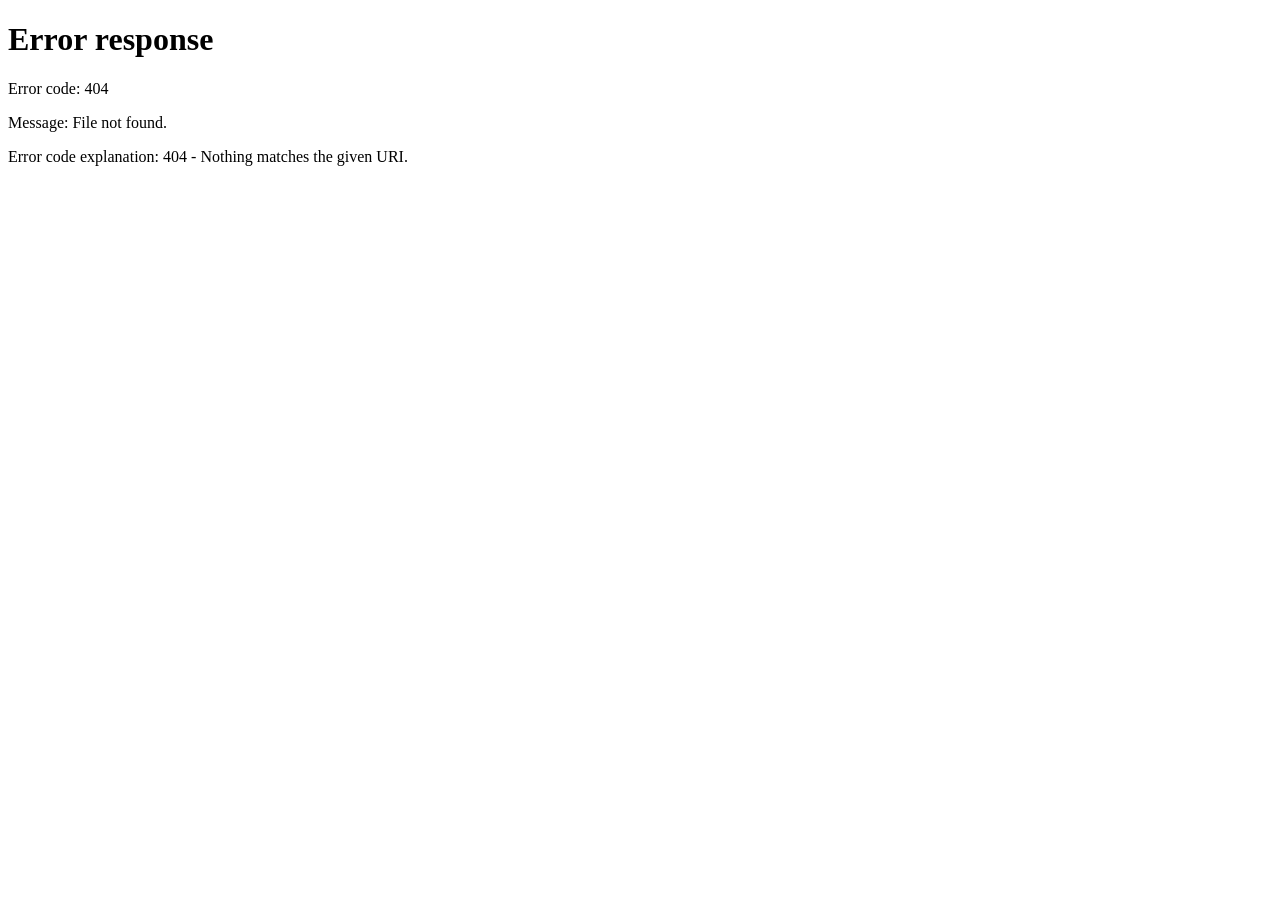
==== commit 86a6c752: "7月19号，知识图谱平台更新完毕" ====
--- a/os-taxonomy/repository/web/index.html
+++ b/os-taxonomy/repository/web/index.html
@@ -5,9 +5,32 @@
     <meta name="viewport" content="width=device-width, initial-scale=1.0" />
     <meta name="description" content="中国小学一至六年级交互式课程知识图谱" />
     <title>小数探客 · 知识宇宙</title>
-    <link rel="stylesheet" href="styles.css?v=8" />
+    <link rel="stylesheet" href="styles.css?v=14" />
   </head>
   <body>
+    <!-- 登录检测 -->
+    <script>
+      (function() {
+        var token = localStorage.getItem('token');
+        if (!token) {
+          window.location.replace('/login.html');
+          return;
+        }
+        // 验证 token 有效性
+        fetch('/api/me', { headers: { 'Authorization': 'Bearer ' + token } })
+          .then(function(r) {
+            if (!r.ok) {
+              localStorage.removeItem('token');
+              localStorage.removeItem('username');
+              window.location.replace('/login.html');
+            }
+          })
+          .catch(function() {
+            // 网络错误时不强制跳转，允许离线查看
+          });
+      })();
+    </script>
+
     <div class="app-shell">
       <header class="topbar">
         <a class="brand" href="#" aria-label="小数探课知识宇宙首页">
@@ -19,6 +42,12 @@
           <svg aria-hidden="true" viewBox="0 0 24 24"><path d="m21 21-4.35-4.35m2.1-5.4a7.5 7.5 0 1 1-15 0 7.5 7.5 0 0 1 15 0Z"/></svg>
           <input id="searchInput" type="search" placeholder="搜索知识点，例如：分数、古诗、光……" autocomplete="off" />
           <div id="searchResults" class="search-results" hidden></div>
+        </div>
+
+        <div class="user-area" id="userArea">
+          <span class="user-name" id="userNameDisplay"></span>
+          <span class="remain-badge" id="remainBadge" style="display:none"></span>
+          <button id="logoutBtn" class="logout-btn" type="button" title="退出登录">退出</button>
         </div>
 
         <button id="playPath" class="icon-button" type="button" title="从一年级开始播放" aria-label="从一年级开始播放">
@@ -87,6 +116,10 @@
         </section>
 
         <aside id="detailPanel" class="detail-panel" aria-label="知识点详情">
+          <div class="panel-handle" id="panelHandle">
+            <span class="panel-handle-bar"></span>
+            <span class="panel-handle-text">上滑查看详情</span>
+          </div>
           <div class="empty-detail" id="emptyDetail">
             <div class="orbit-icon" aria-hidden="true"><span></span><i></i><b></b></div>
             <h2>选择一个知识点</h2>
@@ -169,6 +202,6 @@
     </div>
 
     <script src="data-cn.js?v=8"></script>
-    <script src="app.js?v=8"></script>
+    <script src="app.js?v=20"></script>
   </body>
 </html>
--- a/os-taxonomy/repository/web/styles.css
+++ b/os-taxonomy/repository/web/styles.css
@@ -87,10 +87,50 @@
 .search-result i { width: 8px; height: 8px; border-radius: 50%; background: var(--subject-color); box-shadow: 0 0 6px var(--subject-color); }
 .search-result span { font-size: 13px; font-weight: 650; color: #ffffff; }
 .search-result small { font-size: 11px; color: #88a0c0; }
+.fish-easter-egg { position: relative; overflow: hidden; }
+.fish-easter-egg::before { content: ""; position: absolute; inset: 0; background: linear-gradient(135deg, rgba(0,180,255,0.15), rgba(0,255,200,0.1), rgba(255,200,50,0.1)); opacity: 0; transition: opacity 0.3s; }
+.fish-easter-egg:hover::before { opacity: 1; }
+.fish-easter-egg i { animation: fishPulse 0.8s ease-in-out infinite; }
+@keyframes fishPulse { 0%, 100% { box-shadow: 0 0 6px var(--subject-color); } 50% { box-shadow: 0 0 14px var(--subject-color), 0 0 24px rgba(0,200,255,0.5); } }
 
 .icon-button { width: 38px; height: 38px; flex: 0 0 auto; border: 0; border-radius: 50%; background: transparent; display: grid; place-items: center; cursor: pointer; }
 .icon-button:hover { background: var(--surface-strong); }
 .icon-button svg { width: 20px; fill: none; stroke: currentColor; stroke-width: 1.8; stroke-linecap: round; stroke-linejoin: round; }
+
+/* ---------- 用户区 ---------- */
+.user-area {
+  display: flex; align-items: center; gap: 12px;
+  flex: 0 0 auto; margin-left: auto; margin-right: 4px;
+}
+.user-name {
+  font-size: 13px; color: var(--muted); max-width: 100px;
+  overflow: hidden; text-overflow: ellipsis; white-space: nowrap;
+}
+.remain-badge {
+  font-size: 11px; padding: 2px 8px; border-radius: 10px;
+  background: rgba(100, 220, 160, 0.12);
+  color: rgb(100, 220, 160); white-space: nowrap;
+}
+.remain-badge.warning {
+  background: rgba(255, 180, 80, 0.12);
+  color: rgb(255, 180, 80);
+}
+.remain-badge.expired {
+  background: rgba(255, 80, 80, 0.12);
+  color: rgb(255, 80, 80);
+}
+.logout-btn {
+  padding: 5px 14px; font-size: 12px;
+  background: rgba(255, 255, 255, 0.06);
+  border: 1px solid rgba(255, 255, 255, 0.12);
+  border-radius: 6px; color: var(--muted); cursor: pointer;
+  transition: all 0.2s;
+}
+.logout-btn:hover {
+  background: rgba(255, 70, 70, 0.15);
+  border-color: rgba(255, 70, 70, 0.35);
+  color: #ff7b7b;
+}
 
 .workspace { min-height: 0; flex: 1; display: flex; }
 .graph-stage {
@@ -159,6 +199,7 @@
 .node-tooltip span { color: #a0b0d0; font-size: 12px; }
 
 .detail-panel { width: var(--panel-width); flex: 0 0 var(--panel-width); border-left: 1px solid rgba(100, 130, 180, 0.2); background: rgba(12, 16, 28, 0.75); backdrop-filter: blur(18px) saturate(1.2); -webkit-backdrop-filter: blur(18px) saturate(1.2); box-shadow: -4px 0 24px rgba(0, 0, 0, 0.3); overflow: auto; z-index: 10; }
+.panel-handle { display: none; }
 .empty-detail { min-height: 100%; display: flex; flex-direction: column; align-items: center; justify-content: center; padding: 42px; text-align: center; }
 .empty-detail h2 { margin: 28px 0 10px; font-size: 18px; }
 .empty-detail > p { max-width: 29ch; margin: 0; color: var(--muted); line-height: 1.75; font-size: 13px; }
@@ -267,11 +308,24 @@
 
 @media (max-width: 720px) {
   :root { --topbar-height: 60px; }
-  .topbar { padding: 0 12px; }
+  .topbar { padding: 0 6px; gap: 6px; }
+  .brand { min-width: auto; gap: 4px; }
   .brand strong { display: none; }
-  .search-wrap { width: auto; flex: 1; }
+  .brand small { display: none; }
+  .brand-mark { width: 26px; height: 26px; }
+  .search-wrap { flex: 1; min-width: 0; }
   .search-wrap kbd { display: none; }
-  .search-wrap input { padding-right: 12px; font-size: 12px; }
+  .search-wrap input { padding-right: 10px; font-size: 12px; }
+  .search-wrap > svg { left: 8px; width: 15px; }
+  .search-wrap input { padding-left: 28px; }
+  .user-area { gap: 3px; margin-left: 2px; margin-right: 0; }
+  .user-name { font-size: 10px; max-width: 40px; }
+  .remain-badge { font-size: 8px; padding: 1px 4px; }
+  .logout-btn { padding: 3px 6px; font-size: 10px; }
+  .icon-button { display: none; }
+  .search-results { left: -6px; right: -6px; }
+  .search-result span { white-space: nowrap; overflow: hidden; text-overflow: ellipsis; font-size: 12px; }
+  .search-result small { white-space: nowrap; font-size: 10px; }
   .workspace { position: relative; }
   .filter-bar { left: 10px; right: 10px; transform: none; width: auto; overflow-x: auto; justify-content: flex-start; }
   .filter-bar::-webkit-scrollbar { display: none; }
@@ -281,6 +335,11 @@
   .legend strong { display: none; }
   .detail-panel { position: absolute; left: 0; right: 0; bottom: 0; width: auto; max-height: 72%; border-left: 0; border-top: 1px solid var(--line); transform: translateY(100%); transition: transform .24s var(--ease); border-radius: 16px 16px 0 0; }
   .detail-panel.is-open { transform: translateY(0); }
+  .detail-panel.show-handle { transform: translateY(calc(100% - 50px)); }
+  .panel-handle { display: none; }
+  .detail-panel.show-handle .panel-handle { display: flex; flex-direction: column; align-items: center; gap: 4px; padding: 10px 0 6px; cursor: pointer; -webkit-tap-highlight-color: transparent; user-select: none; }
+  .panel-handle-bar { width: 36px; height: 4px; border-radius: 2px; background: rgba(255,255,255,0.3); }
+  .panel-handle-text { font-size: 11px; color: rgba(255,255,255,0.4); }
   .empty-detail { display: none; }
   .canvas-controls { right: 12px; bottom: 12px; }
 }
